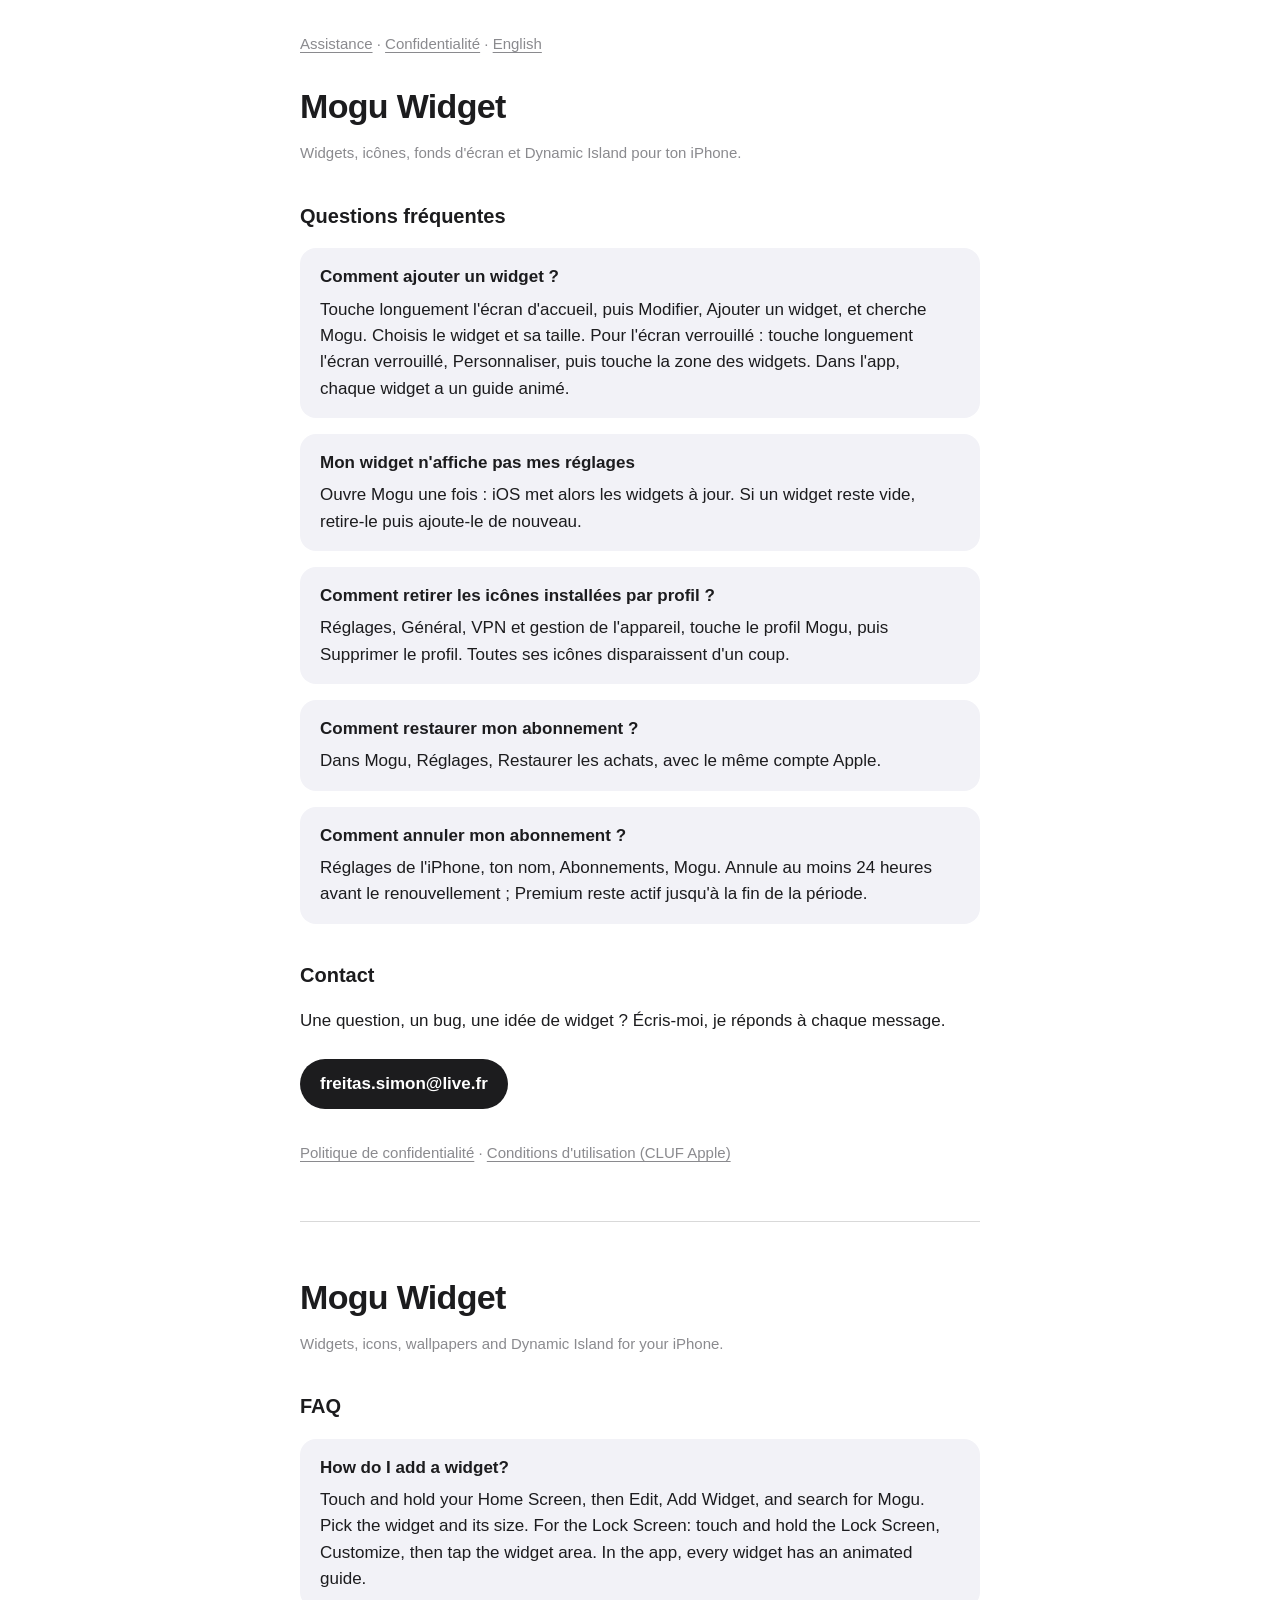
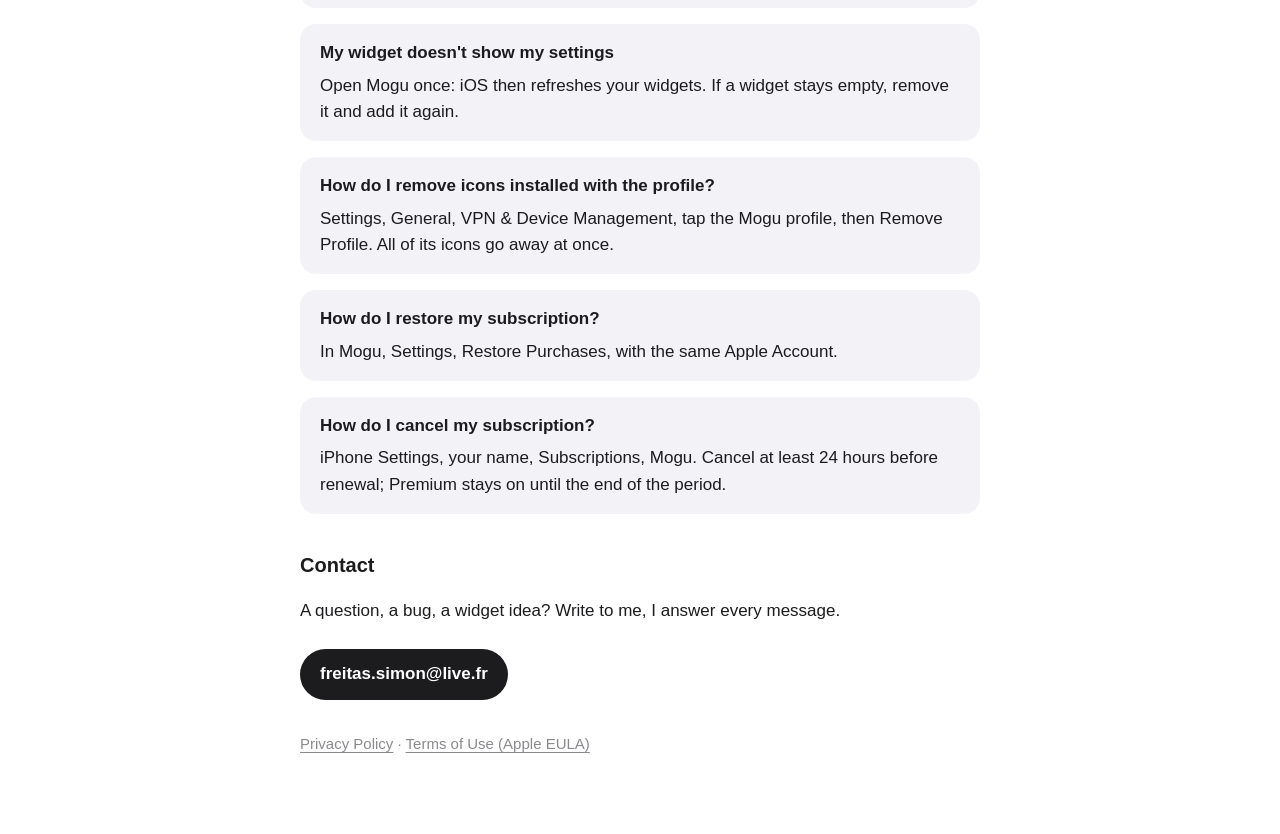
==== index.html @ 7de05087 "Pages d'assistance et de confidentialité de Mogu Widget" ====
<!doctype html>
<html lang="fr">
<head>
<meta charset="utf-8">
<meta name="viewport" content="width=device-width, initial-scale=1">
<title>Assistance — Mogu Widget</title>
<link rel="stylesheet" href="style.css">
</head>
<body>
<nav><a href="index.html">Assistance</a> · <a href="privacy.html">Confidentialité</a> · <a href="#en">English</a></nav>

<h1>Mogu Widget</h1>
<p class="muted">Widgets, icônes, fonds d'écran et Dynamic Island pour ton iPhone.</p>

<h2>Questions fréquentes</h2>
<div class="card"><h3>Comment ajouter un widget ?</h3>
<p>Touche longuement l'écran d'accueil, puis Modifier, Ajouter un widget, et cherche Mogu. Choisis le widget et sa taille. Pour l'écran verrouillé : touche longuement l'écran verrouillé, Personnaliser, puis touche la zone des widgets. Dans l'app, chaque widget a un guide animé.</p></div>
<div class="card"><h3>Mon widget n'affiche pas mes réglages</h3>
<p>Ouvre Mogu une fois : iOS met alors les widgets à jour. Si un widget reste vide, retire-le puis ajoute-le de nouveau.</p></div>
<div class="card"><h3>Comment retirer les icônes installées par profil ?</h3>
<p>Réglages, Général, VPN et gestion de l'appareil, touche le profil Mogu, puis Supprimer le profil. Toutes ses icônes disparaissent d'un coup.</p></div>
<div class="card"><h3>Comment restaurer mon abonnement ?</h3>
<p>Dans Mogu, Réglages, Restaurer les achats, avec le même compte Apple.</p></div>
<div class="card"><h3>Comment annuler mon abonnement ?</h3>
<p>Réglages de l'iPhone, ton nom, Abonnements, Mogu. Annule au moins 24 heures avant le renouvellement ; Premium reste actif jusqu'à la fin de la période.</p></div>

<h2>Contact</h2>
<p>Une question, un bug, une idée de widget ? Écris-moi, je réponds à chaque message.</p>
<a class="mail" href="mailto:freitas.simon@live.fr?subject=Mogu%20Widget">freitas.simon@live.fr</a>

<p class="muted" style="margin-top:32px"><a href="privacy.html">Politique de confidentialité</a> · <a href="https://www.apple.com/legal/internet-services/itunes/dev/stdeula/">Conditions d'utilisation (CLUF Apple)</a></p>

<hr id="en">

<h1>Mogu Widget</h1>
<p class="muted">Widgets, icons, wallpapers and Dynamic Island for your iPhone.</p>

<h2>FAQ</h2>
<div class="card"><h3>How do I add a widget?</h3>
<p>Touch and hold your Home Screen, then Edit, Add Widget, and search for Mogu. Pick the widget and its size. For the Lock Screen: touch and hold the Lock Screen, Customize, then tap the widget area. In the app, every widget has an animated guide.</p></div>
<div class="card"><h3>My widget doesn't show my settings</h3>
<p>Open Mogu once: iOS then refreshes your widgets. If a widget stays empty, remove it and add it again.</p></div>
<div class="card"><h3>How do I remove icons installed with the profile?</h3>
<p>Settings, General, VPN &amp; Device Management, tap the Mogu profile, then Remove Profile. All of its icons go away at once.</p></div>
<div class="card"><h3>How do I restore my subscription?</h3>
<p>In Mogu, Settings, Restore Purchases, with the same Apple Account.</p></div>
<div class="card"><h3>How do I cancel my subscription?</h3>
<p>iPhone Settings, your name, Subscriptions, Mogu. Cancel at least 24 hours before renewal; Premium stays on until the end of the period.</p></div>

<h2>Contact</h2>
<p>A question, a bug, a widget idea? Write to me, I answer every message.</p>
<a class="mail" href="mailto:freitas.simon@live.fr?subject=Mogu%20Widget">freitas.simon@live.fr</a>

<p class="muted" style="margin-top:32px"><a href="privacy.html#en">Privacy Policy</a> · <a href="https://www.apple.com/legal/internet-services/itunes/dev/stdeula/">Terms of Use (Apple EULA)</a></p>
</body>
</html>
---- style.css ----
:root { color-scheme: light dark; --text: #1c1c1e; --bg: #fff; --muted: rgba(60, 60, 67, .6); --line: rgba(128, 128, 128, .3); --card: #f2f2f7; }
@media (prefers-color-scheme: dark) { :root { --text: #f2f2f7; --bg: #000; --muted: rgba(235, 235, 245, .6); --card: #1c1c1e; } }
body { font: 17px/1.55 -apple-system, BlinkMacSystemFont, "SF Pro Text", "Helvetica Neue", sans-serif; max-width: 680px; margin: 0 auto; padding: 32px 16px 64px; color: var(--text); background: var(--bg); }
nav { font-size: 15px; margin-bottom: 32px; color: var(--muted); }
a { color: inherit; text-underline-offset: 3px; }
h1 { font-size: 34px; letter-spacing: -0.02em; line-height: 1.15; margin: 0 0 4px; }
h2 { font-size: 20px; margin-top: 36px; }
p, li { color: var(--text); }
li { margin-bottom: 8px; }
hr { border: none; border-top: 1px solid var(--line); margin: 56px 0; }
.muted { color: var(--muted); font-size: 15px; }
.card { background: var(--card); border-radius: 16px; padding: 16px 20px; margin: 16px 0; }
.card h3 { margin: 0 0 6px; font-size: 17px; }
.card p { margin: 0; }
.mail { display: inline-block; font-weight: 600; padding: 12px 20px; border-radius: 999px; background: var(--text); color: var(--bg); text-decoration: none; margin-top: 8px; }
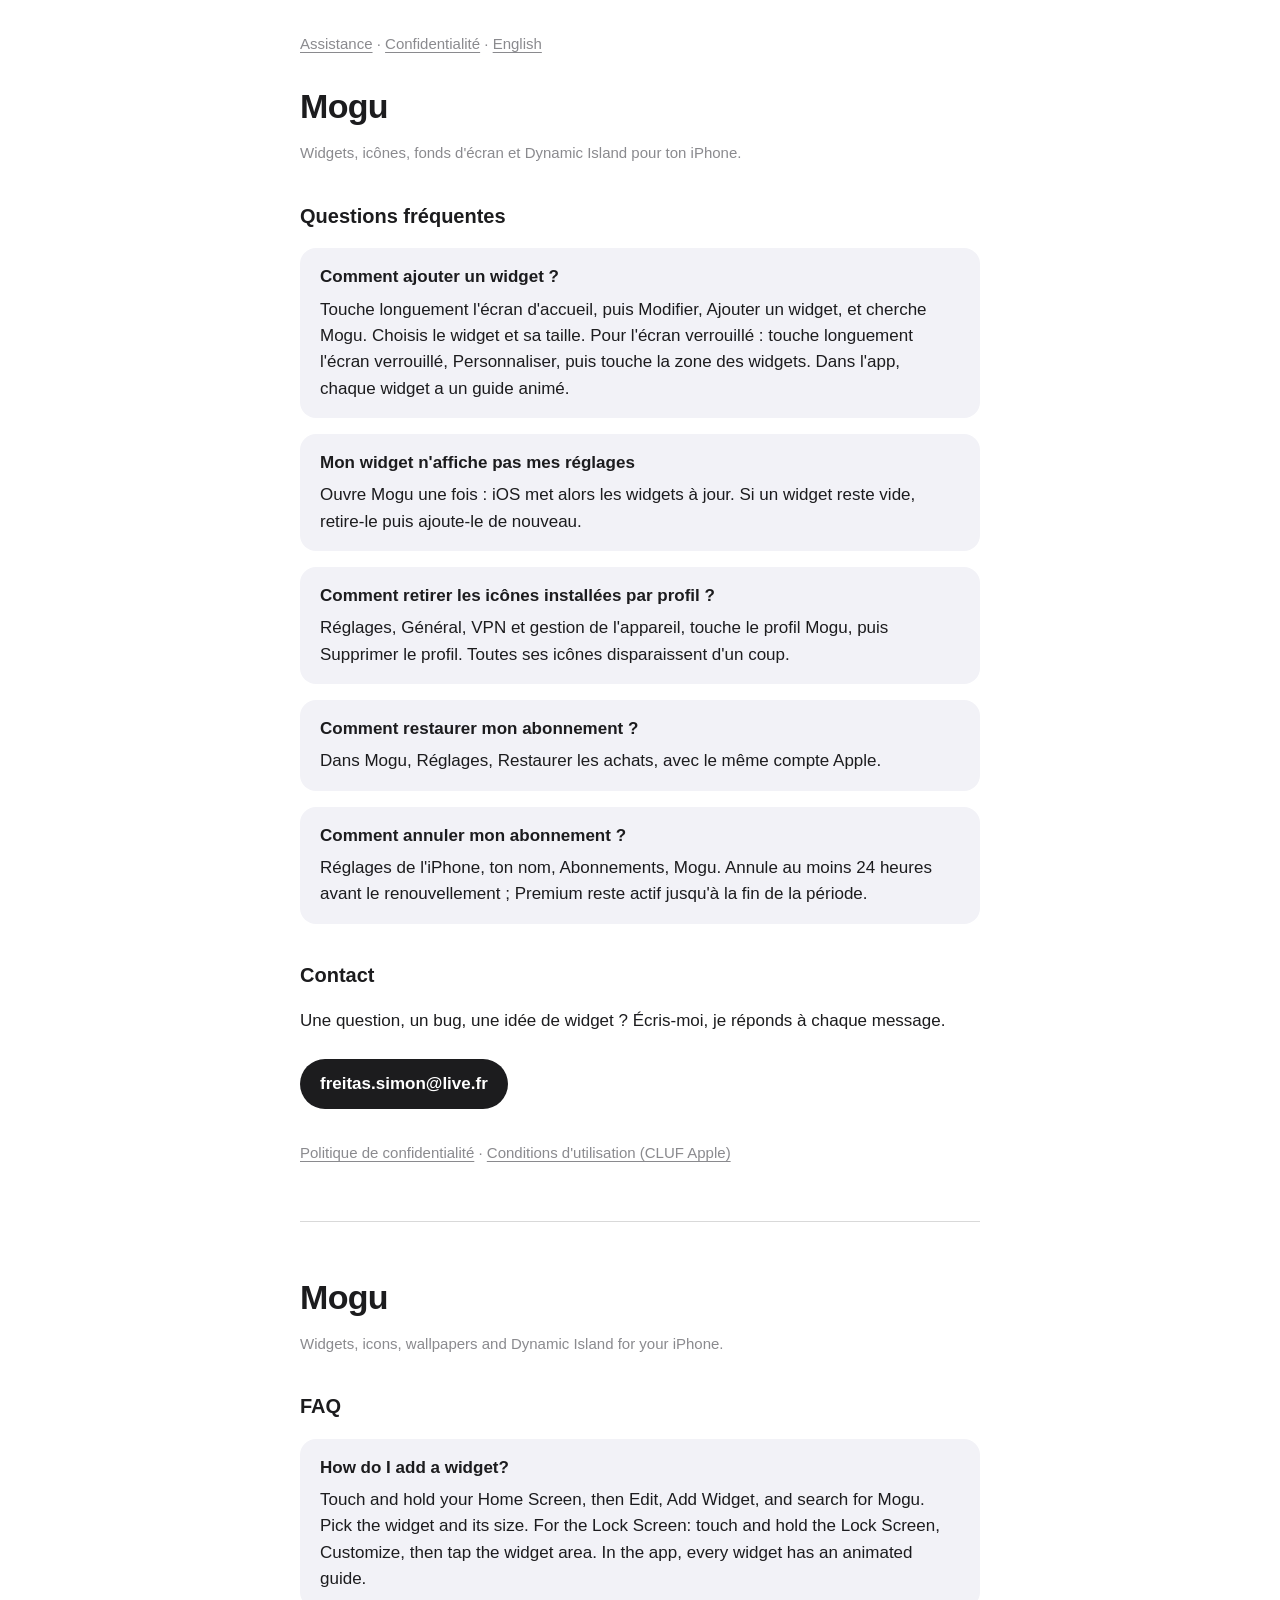
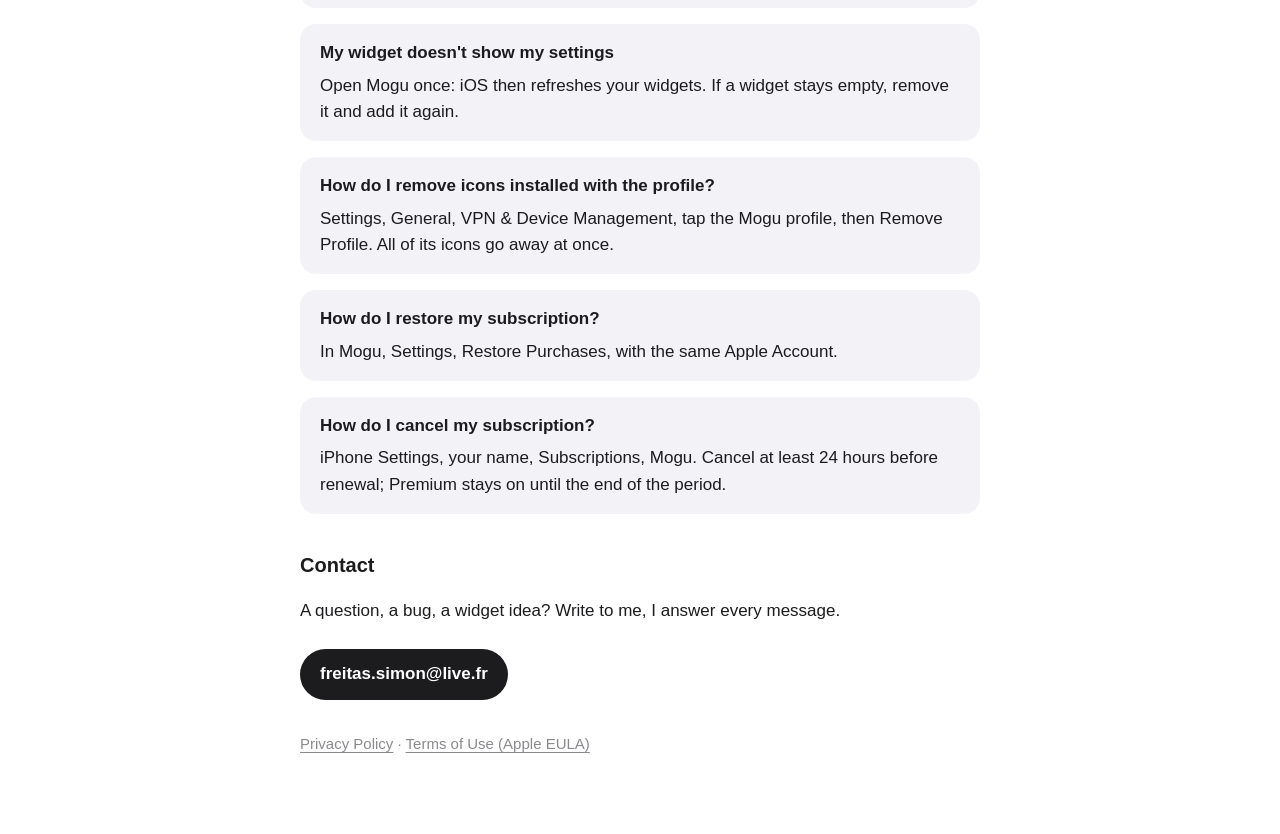
==== commit 273de29a: "Nom de l'app : Mogu" ====
--- a/index.html
+++ b/index.html
@@ -3,13 +3,13 @@
 <head>
 <meta charset="utf-8">
 <meta name="viewport" content="width=device-width, initial-scale=1">
-<title>Assistance — Mogu Widget</title>
+<title>Assistance — Mogu</title>
 <link rel="stylesheet" href="style.css">
 </head>
 <body>
 <nav><a href="index.html">Assistance</a> · <a href="privacy.html">Confidentialité</a> · <a href="#en">English</a></nav>
 
-<h1>Mogu Widget</h1>
+<h1>Mogu</h1>
 <p class="muted">Widgets, icônes, fonds d'écran et Dynamic Island pour ton iPhone.</p>
 
 <h2>Questions fréquentes</h2>
@@ -32,7 +32,7 @@
 
 <hr id="en">
 
-<h1>Mogu Widget</h1>
+<h1>Mogu</h1>
 <p class="muted">Widgets, icons, wallpapers and Dynamic Island for your iPhone.</p>
 
 <h2>FAQ</h2>
